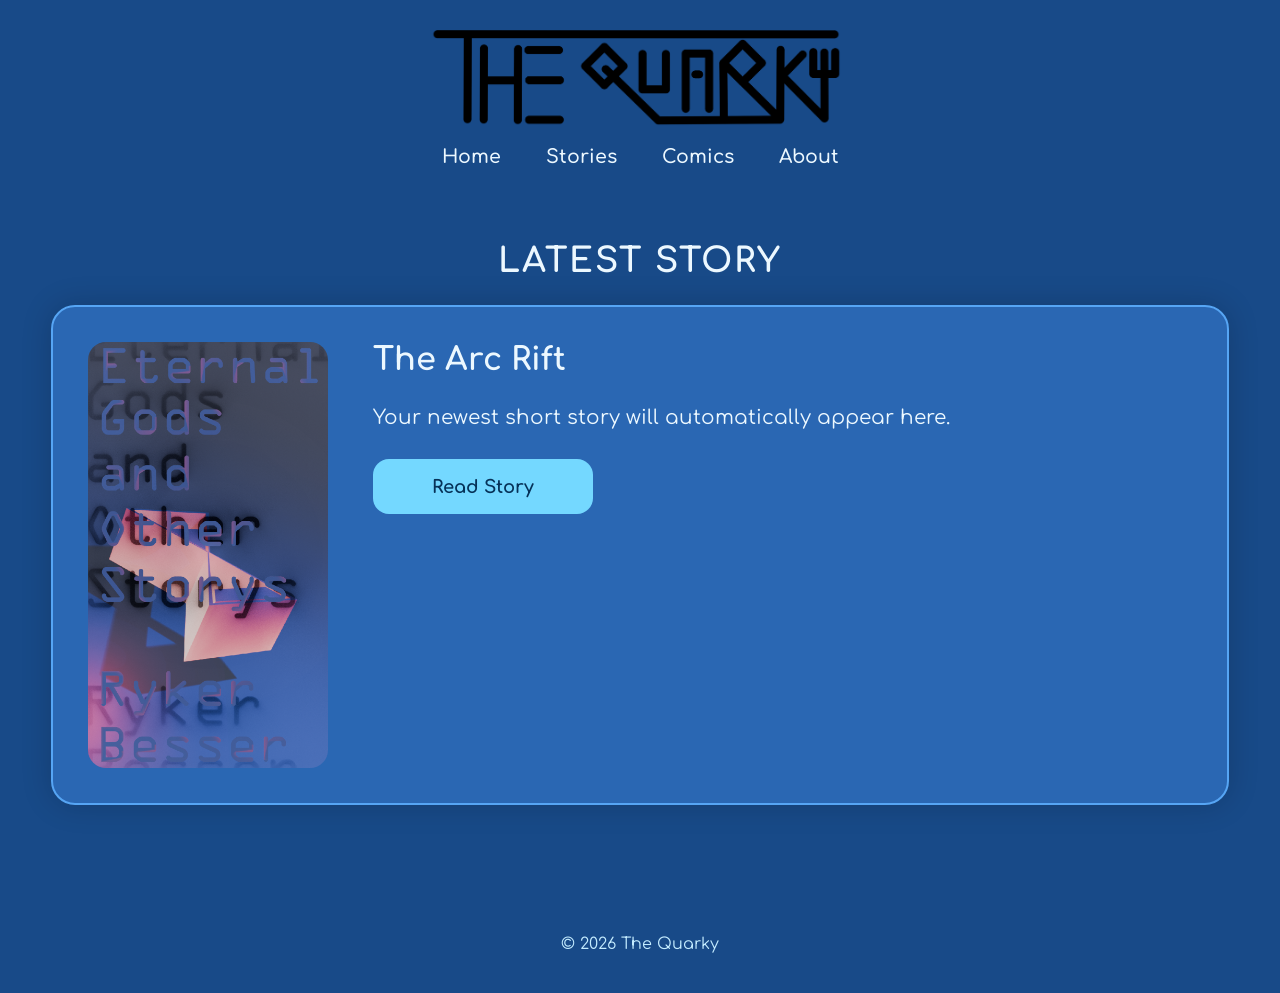
==== index.html @ 2dd270ca "Initial commit" ====
<!DOCTYPE html>
<html lang="en">

<head>

    <meta charset="UTF-8">

    <meta name="viewport" content="width=device-width, initial-scale=1.0">

    <title>The Quarky</title>

    <link rel="stylesheet" href="css/style.css">

</head>

<body>

    <header>

        <img src="assets/logo.png" class="logo" alt="The Quarky">

        <nav>

            <a href="index.html">Home</a>
            <a href="stories.html">Stories</a>
            <a href="comics.html">Comics</a>
            <a href="about.html">About</a>

        </nav>

    </header>

    <main>

        <section class="featured">

            <h2>LATEST STORY</h2>

            <div class="feature-card">

                <img class="story-cover" src="assets/covers/placeholder.png" alt="Latest Story">

                <div class="feature-info">

                    <h3>The Arc Rift</h3>

                    <p>

                        Your newest short story will automatically appear here.

                    </p>

                    <button>

                        Read Story

                    </button>

                </div>

            </div>

        </section>

        

    </main>

    <footer>

        © 2026 The Quarky

    </footer>

   
    <script src="js/main.js"></script>

</body>

</html>
---- css/style.css ----
@import url('https://fonts.googleapis.com/css2?family=Comfortaa:wght@300;400;500;600;700&display=swap');

:root {

    --background: #184A88;
    --panel: #2A67B3;
    --panelHover: #3678C7;
    --accent: #74D8FF;
    --text: #ECF8FF;
    --border: #56A5F4;

}

* {

    margin: 0;
    padding: 0;
    box-sizing: border-box;

}

body {

    background: var(--background);
    color: var(--text);
    font-family: 'Comfortaa', sans-serif;

}

/* ================= HEADER ================= */

header {

    display: flex;
    flex-direction: column;
    align-items: center;

    padding: 15px;

}

.logo {

    width: 420px;
    max-width: 90%;

}

nav {

    display: flex;
    justify-content: center;
    flex-wrap: wrap;

    gap: 45px;

    margin-top: 12px;

}

nav a {

    color: var(--text);
    text-decoration: none;

    font-size: 19px;
    font-weight: 600;

    transition: .2s;

}

nav a:hover {

    color: var(--accent);
    transform: translateY(-2px);

}

/* ================= GENERAL ================= */

main {

    width: 92%;
    max-width: 1400px;
    margin: auto;

}

footer {

    text-align: center;

    padding: 40px;

    margin-top: 90px;

    color: #C4ECFF;

}

/* ================================================= */
/* HOME */
/* ================================================= */

.featured {

    margin-top: 60px;

}

.featured h2 {

    text-align: center;

    margin-bottom: 25px;

    font-size: 34px;

    letter-spacing: 2px;

}

.feature-card {

    display: flex;

    gap: 45px;

    align-items: flex-start;

    background: var(--panel);

    border: 2px solid var(--border);

    border-radius: 24px;

    padding: 35px;

    box-shadow: 0 0 30px rgba(0, 0, 0, .18);

}

.story-cover {

    width: 240px;

    border-radius: 18px;

}

.comic-cover {

    width: 280px;

    border-radius: 18px;

}

.feature-info {

    display: flex;

    flex-direction: column;

    gap: 25px;

}

.feature-info h3 {

    font-size: 32px;

}

.feature-info p {

    font-size: 20px;

    line-height: 1.6;

}

button {

    width: 220px;

    height: 55px;

    border: none;

    border-radius: 16px;

    background: var(--accent);

    color: #063258;

    font-family: 'Comfortaa';

    font-size: 18px;

    font-weight: bold;

    cursor: pointer;

    transition: .2s;

}

button:hover {

    transform: translateY(-2px);

    filter: brightness(1.05);

}

/* ================================================= */
/* STORIES */
/* ================================================= */

.stories-page h1 {

    text-align: center;

    font-size: 42px;

    margin: 25px 0 30px;

}

.search-container {

    display: flex;

    justify-content: center;

    margin-bottom: 45px;

}

#storySearch {

    width: 700px;

    max-width: 90%;

    height: 58px;

    padding: 0 22px;

    background: var(--panel);

    color: white;

    border: 2px solid var(--border);

    border-radius: 18px;

    font-size: 20px;

    font-family: 'Comfortaa';

    outline: none;

}

.story-grid {

    display: grid;

    grid-template-columns: repeat(auto-fill, minmax(170px, 1fr));

    gap: 40px;

    justify-items: center;

    margin-bottom: 80px;

}

.story-card {

    cursor: pointer;

    transition: .25s;

}

.story-card:hover {

    transform: translateY(-8px) scale(1.03);

}

.story-card.selected {

    position: relative;

    z-index: 1001;

}

.story-card img {

    width: 170px;

    border-radius: 18px;

    border: 2px solid var(--border);

    box-shadow: 0 0 22px rgba(0, 0, 0, .25);

}

/* Overlay */

.overlay {

    position: fixed;

    inset: 0;

    background: rgba(0, 0, 0, .55);

    opacity: 0;

    pointer-events: none;

    transition: .25s;

    z-index: 1000;

}

.overlay.active {

    opacity: 1;

    pointer-events: auto;

}

/* Sidebar */

.story-sidebar {

    position: fixed;

    top: 0;

    right: 0;

    width: 400px;

    max-width: 90vw;

    height: 100vh;

    background: var(--panel);

    border-left: 2px solid var(--border);

    transform: translateX(100%);

    transition: .25s;

    z-index: 1002;

    overflow-y: auto;

    padding: 30px;

}

.story-sidebar.open {

    transform: translateX(0);

}

.close-sidebar {

    position: absolute;

    top: 18px;

    right: 18px;

    width: 42px;

    height: 42px;

    border-radius: 50%;

}

.sidebar-cover {

    width: 100%;

    border-radius: 18px;

    margin-top: 40px;

    margin-bottom: 25px;

}

.story-sidebar h2 {

    font-size: 30px;

    margin-bottom: 15px;

}

.sidebar-release {

    margin-bottom: 20px;

}

.sidebar-tags {

    display: flex;

    flex-wrap: wrap;

    gap: 10px;

    margin: 25px 0;

}

.sidebar-tags span {

    padding: 8px 14px;

    border-radius: 20px;

    border: 1px solid var(--border);

    background: rgba(255, 255, 255, .08);

}

/* ================================================= */
/* COMICS */
/* ================================================= */

.comic-page {

    display: flex;

    flex-direction: column;

    align-items: center;

    margin-top: 30px;

}

.comic-page h1 {

    text-align: center;

    font-size: 42px;

    margin-bottom: 30px;

}

.comic-frame {

    width: 100%;

    max-width: 1050px;

    background: var(--panel);

    border: 2px solid var(--border);

    border-radius: 24px;

    padding: 20px;

    box-shadow: 0 0 35px rgba(0, 0, 0, .25);

    display: flex;

    justify-content: center;

}

#comicImage {

    width: 100%;

    height: auto;

    border-radius: 16px;

    display: block;

}

.comic-navigation {

    display: flex;

    justify-content: center;

    flex-wrap: wrap;

    gap: 18px;

    margin-top: 35px;

}

.comic-navigation button {

    width: 155px;

}

.comic-date {

    margin-top: 30px;

    font-size: 20px;

    color: #D9F3FF;

}

/* ================================================= */
/* MOBILE */
/* ================================================= */

@media(max-width:850px) {

    .logo {

        width: 300px;

    }

    nav {

        gap: 22px;

    }

    .feature-card {

        flex-direction: column;

        align-items: center;

        text-align: center;

    }

    .story-grid {

        grid-template-columns: repeat(auto-fill, minmax(140px, 1fr));

    }

    .story-card img {

        width: 140px;

    }

    .story-sidebar {

        width: 100%;

    }

    .comic-navigation button {

        width: 140px;

    }

}

/* ================================================= */
/* Comic Title */
/* ================================================= */

#comicTitle{

    display:flex;

    flex-direction:column;

    align-items:center;

    gap:6px;

    margin-bottom:22px;

}

.comic-number{

    font-size:15px;

    letter-spacing:3px;

    color:var(--textSecondary);

    font-weight:700;

}

.comic-name{

    font-size:34px;

    font-weight:700;

    color:var(--text);

    text-align:center;

}

.story-reader{

    max-width:900px;

    margin:60px auto;

    padding:0 30px;

    text-align:center;

}

.story-reader h1{

    margin-bottom:12px;

}

.story-info{

    display:flex;

    justify-content:center;

    gap:12px;

    margin-bottom:20px;

}

.story-tags{

    display:flex;

    justify-content:center;

    flex-wrap:wrap;

    gap:10px;

    margin-bottom:40px;

}

.story-tag{

    background:var(--panel);

    border:1px solid var(--border);

    border-radius:999px;

    padding:8px 16px;

    font-size:.95rem;

}

.story-content{

    text-align:left;

    max-width:720px;

    margin:0 auto 40px auto;

    line-height:1.9;

    font-size:1.1rem;

}

.story-content p{

    margin-bottom:1.6em;

}

.primary-button{

    margin:0 auto;

    display:block;

}
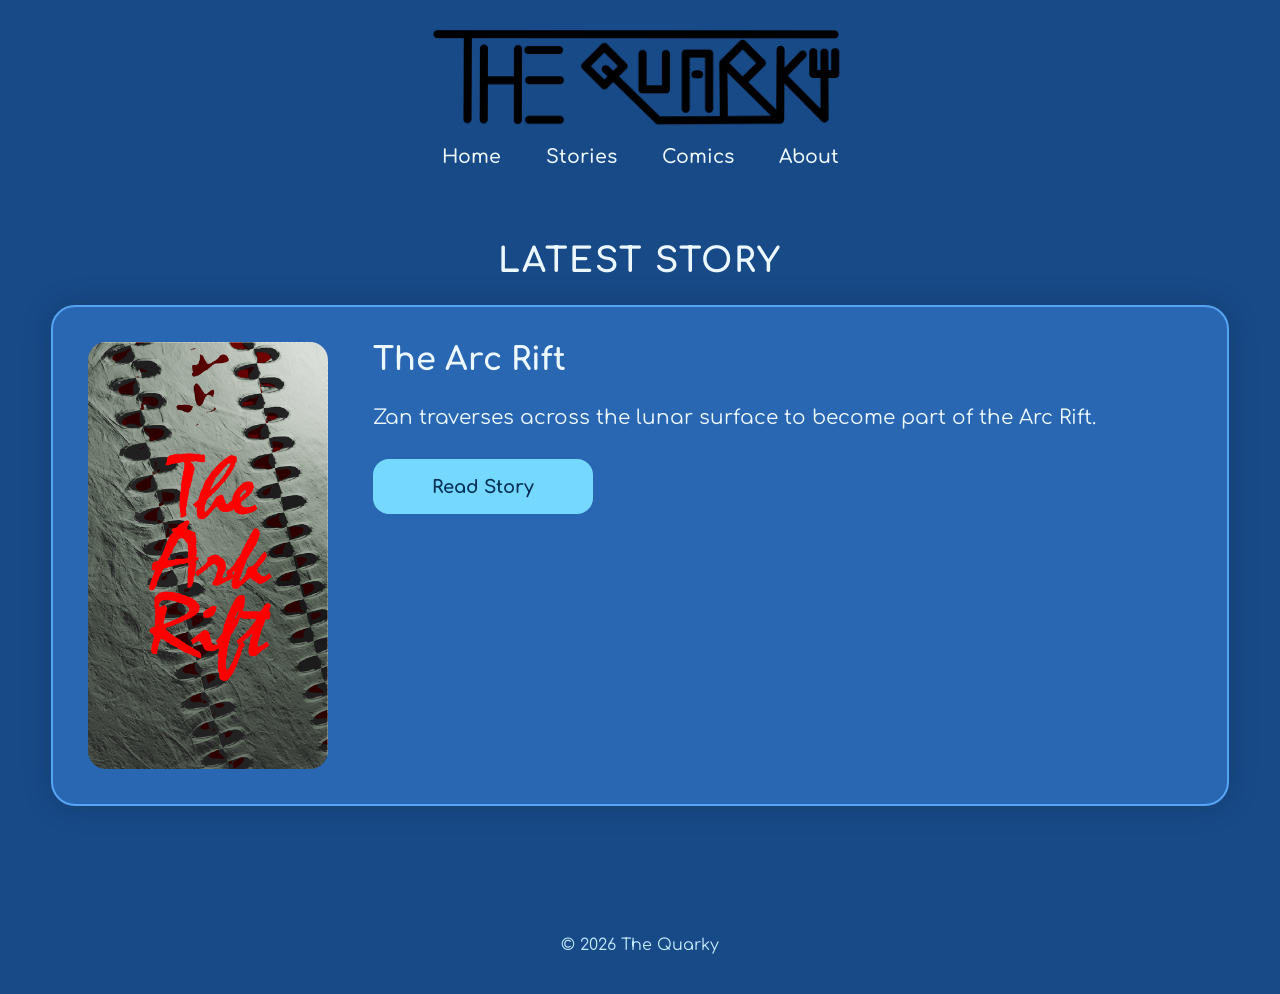
==== commit c15c75c9: "fixed home page" ====
--- a/index.html
+++ b/index.html
@@ -38,19 +38,23 @@
 
             <div class="feature-card">
 
-                <img class="story-cover" src="assets/covers/placeholder.png" alt="Latest Story">
+                <img id="latestStoryCover" class="story-cover" src="assets/covers/placeholder.png" alt="Latest Story">
 
                 <div class="feature-info">
 
-                    <h3>The Arc Rift</h3>
+                    <h3 id="latestStoryTitle">
 
-                    <p>
+                        Latest Story
 
-                        Your newest short story will automatically appear here.
+                    </h3>
+
+                    <p id="latestStoryDescription">
+
+                        Loading...
 
                     </p>
 
-                    <button>
+                    <button id="latestStoryButton">
 
                         Read Story
 
@@ -62,7 +66,7 @@
 
         </section>
 
-        
+
 
     </main>
 
@@ -72,7 +76,8 @@
 
     </footer>
 
-   
+
+    <script src="js/stories.js"></script>
     <script src="js/main.js"></script>
 
 </body>
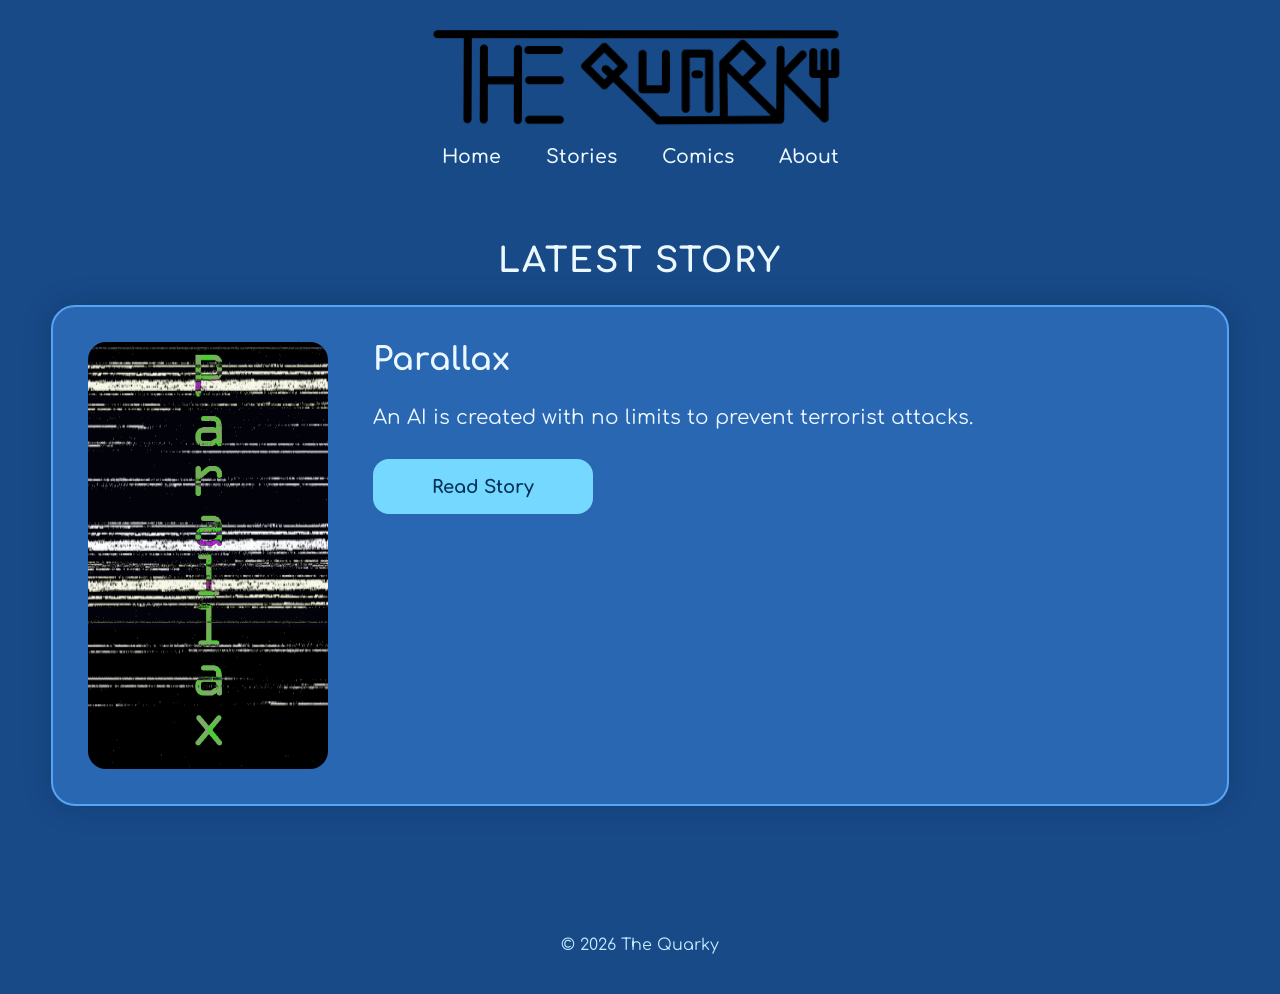
==== commit 96fc2532: "Added stories" ====
--- a/index.html
+++ b/index.html
@@ -77,9 +77,8 @@
     </footer>
 
 
-    <script src="js/stories.js"></script>
+    <script src="js/storiesData.js"></script>
     <script src="js/main.js"></script>
-
 </body>
 
 </html>
--- a/css/style.css
+++ b/css/style.css
@@ -525,16 +525,6 @@
 
 }
 
-.comic-date {
-
-    margin-top: 30px;
-
-    font-size: 20px;
-
-    color: #D9F3FF;
-
-}
-
 /* ================================================= */
 /* MOBILE */
 /* ================================================= */
@@ -593,126 +583,242 @@
 /* Comic Title */
 /* ================================================= */
 
-#comicTitle{
-
-    display:flex;
-
-    flex-direction:column;
-
-    align-items:center;
-
-    gap:6px;
-
-    margin-bottom:22px;
-
-}
-
-.comic-number{
-
-    font-size:15px;
-
-    letter-spacing:3px;
-
-    color:var(--textSecondary);
-
-    font-weight:700;
-
-}
-
-.comic-name{
-
-    font-size:34px;
-
-    font-weight:700;
-
-    color:var(--text);
-
-    text-align:center;
-
-}
-
-.story-reader{
-
-    max-width:900px;
-
-    margin:60px auto;
-
-    padding:0 30px;
-
-    text-align:center;
-
-}
-
-.story-reader h1{
-
-    margin-bottom:12px;
-
-}
-
-.story-info{
-
-    display:flex;
-
-    justify-content:center;
-
-    gap:12px;
-
-    margin-bottom:20px;
-
-}
-
-.story-tags{
-
-    display:flex;
-
-    justify-content:center;
-
-    flex-wrap:wrap;
-
-    gap:10px;
-
-    margin-bottom:40px;
-
-}
-
-.story-tag{
-
-    background:var(--panel);
-
-    border:1px solid var(--border);
-
-    border-radius:999px;
-
-    padding:8px 16px;
-
-    font-size:.95rem;
-
-}
-
-.story-content{
-
-    text-align:left;
-
-    max-width:720px;
-
-    margin:0 auto 40px auto;
-
-    line-height:1.9;
-
-    font-size:1.1rem;
-
-}
-
-.story-content p{
-
-    margin-bottom:1.6em;
-
-}
-
-.primary-button{
-
-    margin:0 auto;
-
-    display:block;
+#comicTitle {
+
+    display: flex;
+
+    flex-direction: column;
+
+    align-items: center;
+
+    gap: 6px;
+
+    margin-bottom: 22px;
+
+}
+
+.comic-number {
+
+    font-size: 15px;
+
+    letter-spacing: 3px;
+
+    color: var(--textSecondary);
+
+    font-weight: 700;
+
+}
+
+.comic-name {
+
+    font-size: 34px;
+
+    font-weight: 700;
+
+    color: var(--text);
+
+    text-align: center;
+
+}
+
+.story-reader {
+
+    max-width: 900px;
+
+    margin: 60px auto;
+
+    padding: 0 30px;
+
+    text-align: center;
+
+}
+
+.story-reader h1 {
+
+    margin-bottom: 12px;
+
+}
+
+.story-info {
+
+    display: flex;
+
+    justify-content: center;
+
+    gap: 12px;
+
+    margin-bottom: 20px;
+
+}
+
+.story-tags {
+
+    display: flex;
+
+    justify-content: center;
+
+    flex-wrap: wrap;
+
+    gap: 10px;
+
+    margin-bottom: 40px;
+
+}
+
+.story-tag {
+
+    background: var(--panel);
+
+    border: 1px solid var(--border);
+
+    border-radius: 999px;
+
+    padding: 8px 16px;
+
+    font-size: .95rem;
+
+}
+
+.story-content {
+
+    text-align: left;
+
+    max-width: 720px;
+
+    margin: 0 auto 40px auto;
+
+    line-height: 1.9;
+
+    font-size: 1.1rem;
+
+}
+
+.story-content p {
+
+    margin-bottom: 1.6em;
+
+}
+
+.primary-button {
+
+    margin: 0 auto;
+
+    display: block;
+
+}
+
+/* =======================================================
+   ABOUT PAGE
+======================================================= */
+
+.about-page {
+
+    max-width: 900px;
+
+    margin: 50px auto;
+
+    padding: 0 25px;
+
+    text-align: center;
+
+}
+
+.about-page h1 {
+
+    margin-bottom: 15px;
+
+}
+
+.about-intro {
+
+    max-width: 700px;
+
+    margin: 0 auto 55px auto;
+
+    line-height: 1.8;
+
+    font-size: 1.1rem;
+
+}
+
+.about-section {
+
+    margin-bottom: 60px;
+
+}
+
+.about-section h2 {
+
+    margin-bottom: 18px;
+
+    letter-spacing: 1px;
+
+}
+
+/* =======================================================
+   NOTE CARDS
+======================================================= */
+
+.about-card {
+
+    background: var(--panel);
+
+    border: 2px solid var(--border);
+
+    border-radius: 18px;
+
+    padding: 30px;
+
+    text-align: left;
+
+    line-height: 1.9;
+
+    box-shadow: 0 10px 25px rgba(0, 0, 0, .15);
+
+}
+
+.about-card p {
+
+    margin: 12px 0;
+
+}
+
+/* =======================================================
+   STATISTICS
+======================================================= */
+
+.about-card p {
+
+    font-size: 1.08rem;
+
+}
+
+#storyCount,
+#comicCount,
+#wordCount {
+
+    font-size: 1.15rem;
+
+    margin: 18px 0;
+
+}
+
+/* =======================================================
+   MOBILE
+======================================================= */
+
+@media (max-width:700px) {
+
+    .about-page {
+
+        padding: 0 18px;
+
+    }
+
+    .about-card {
+
+        padding: 22px;
+
+    }
 
 }
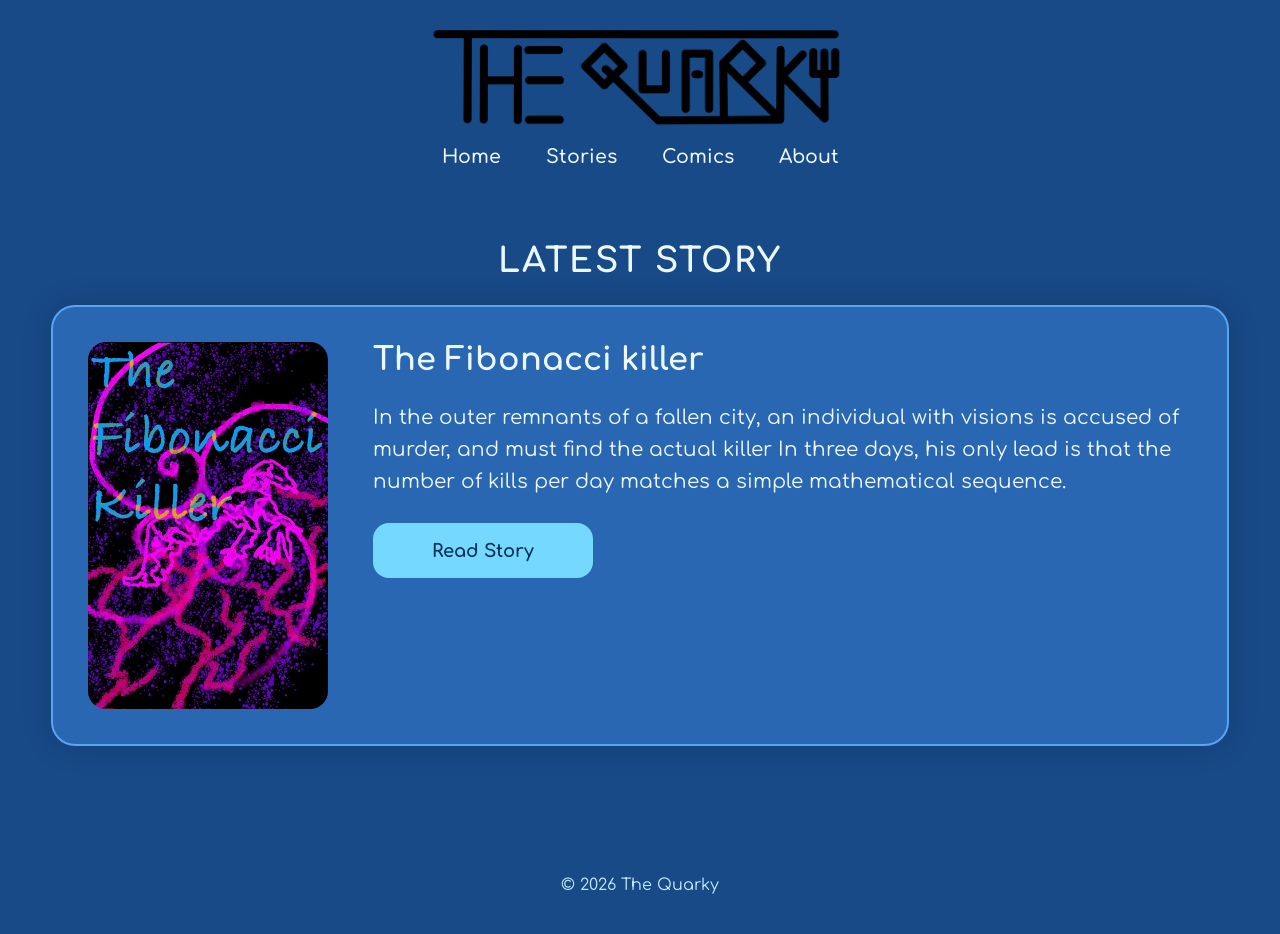
==== commit be780541: "Made it so icon now shows up for tab" ====
--- a/index.html
+++ b/index.html
@@ -2,6 +2,8 @@
 <html lang="en">
 
 <head>
+
+    <link rel="icon" type="image/png" href="favicon.png">
 
     <meta charset="UTF-8">
 
